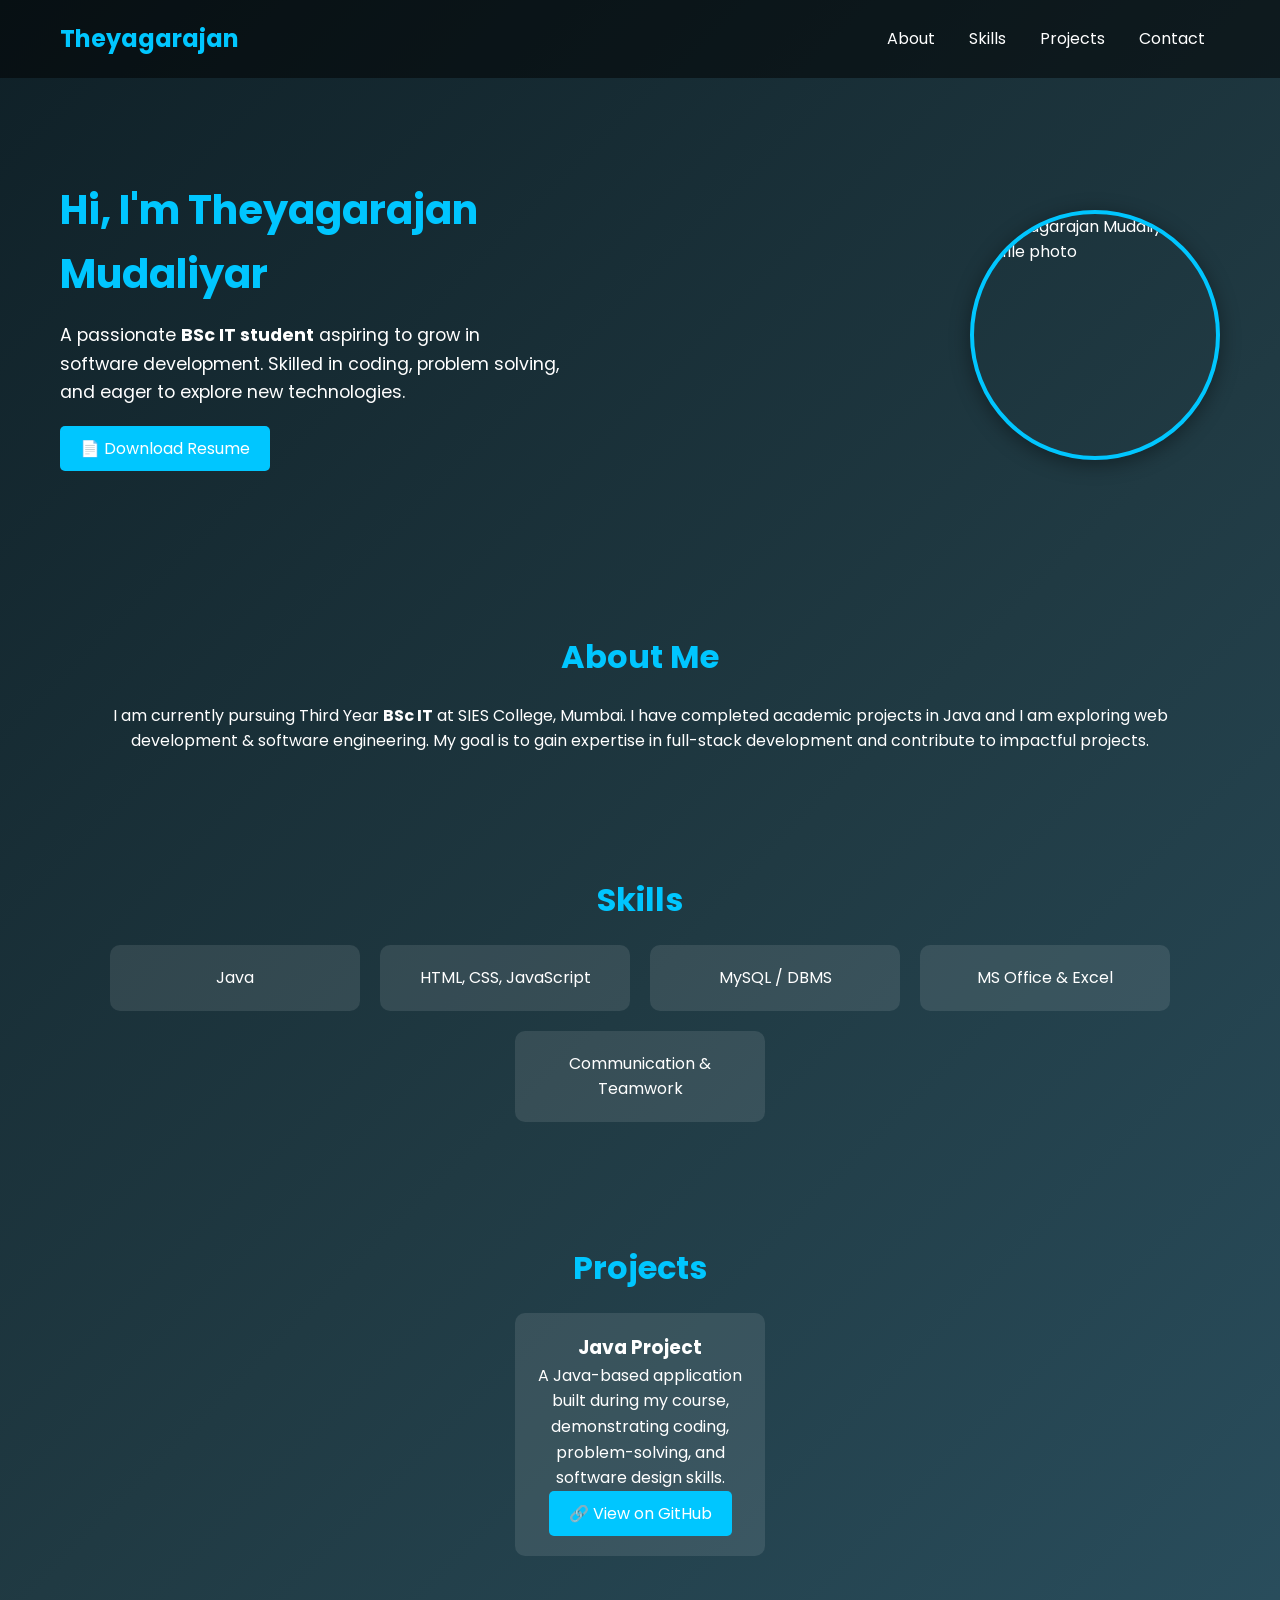
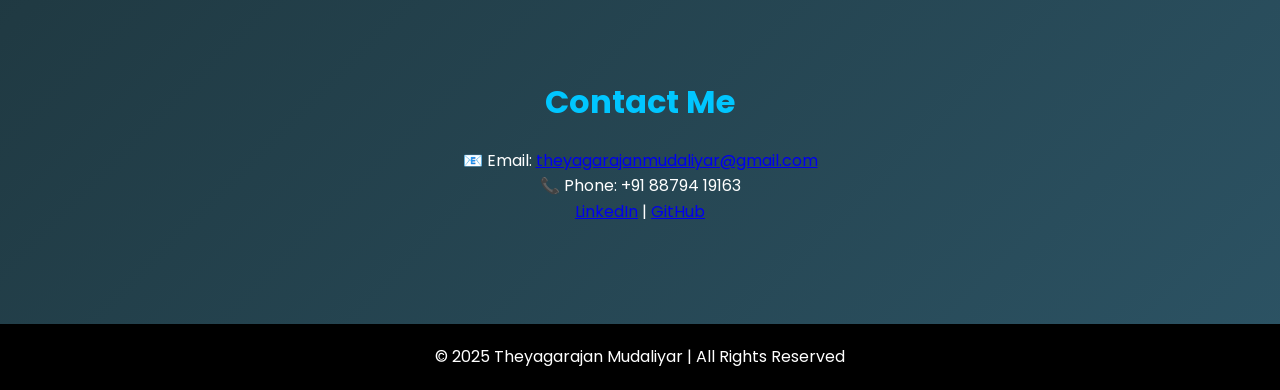
==== index.html @ 5e5942d5 "Add files via upload" ====
<!DOCTYPE html>
<html lang="en">
<head>
  <meta charset="UTF-8" />
  <meta name="viewport" content="width=device-width, initial-scale=1.0" />
  <title>Theyagarajan Mudaliyar | Portfolio</title>

  <!-- Canonical URL -->
  <link rel="canonical" href="https://rajan03-rk.github.io/portfolio/">

  <!-- SEO Meta Tags -->
  <meta name="description" content="Theyagarajan Mudaliyar — BSc IT student and aspiring full-stack developer. Explore my Java and web development projects, skills, and resume.">
  <meta name="keywords" content="Theyagarajan Mudaliyar, Portfolio, BSc IT, Java, Web Developer, Projects, Resume, SIES College, Mumbai">

  <!-- Open Graph (Facebook, LinkedIn) -->
  <meta property="og:type" content="website">
  <meta property="og:title" content="Theyagarajan Mudaliyar | Portfolio">
  <meta property="og:description" content="Explore my Java, web development projects, and resume. BSc IT student from SIES College.">
  <meta property="og:image" content="https://rajan03-rk.github.io/portfolio/images/Rajan.jpeg">
  <meta property="og:url" content="https://rajan03-rk.github.io/portfolio/">

  <!-- Twitter Card -->
  <meta name="twitter:card" content="summary_large_image">
  <meta name="twitter:title" content="Theyagarajan Mudaliyar | Portfolio">
  <meta name="twitter:description" content="BSc IT student showcasing Java and web projects. Download my resume and visit my GitHub.">
  <meta name="twitter:image" content="https://rajan03-rk.github.io/portfolio/images/Rajan.jpeg">

  <link rel="icon" href="favicon.ico">

  <!-- Fonts -->
  <link href="https://fonts.googleapis.com/css2?family=Poppins:wght@300;500;700&display=swap" rel="stylesheet">

  <!-- JSON-LD Schema (Person) -->
  <script type="application/ld+json">
  {
    "@context": "https://schema.org",
    "@type": "Person",
    "name": "Theyagarajan Mudaliyar",
    "url": "https://rajan03-rk.github.io/portfolio/",
    "image": "https://rajan03-rk.github.io/portfolio/images/Rajan.jpeg",
    "jobTitle": "BSc IT Student",
    "worksFor": {
      "@type": "Organization",
      "name": "SIES College, Mumbai"
    },
    "sameAs": [
      "https://www.linkedin.com/in/theyagarajan-mudaliar-007112218",
      "https://github.com/Rajan03-rk"
    ]
  }
  </script>

  <style>
    /* General Reset */
    * {
      margin: 0;
      padding: 0;
      box-sizing: border-box;
      font-family: 'Poppins', sans-serif;
    }

    body {
      background: linear-gradient(135deg, #0f2027, #203a43, #2c5364);
      color: #fff;
      line-height: 1.6;
      scroll-behavior: smooth;
    }

    header {
      display: flex;
      justify-content: space-between;
      align-items: center;
      padding: 20px 60px;
      background: rgba(0, 0, 0, 0.5);
      position: sticky;
      top: 0;
      z-index: 1000;
    }

    header h1 {
      font-size: 1.5rem;
      color: #00c6ff;
    }

    nav a {
      margin: 0 15px;
      text-decoration: none;
      color: #fff;
      transition: 0.3s;
    }

    nav a:hover {
      color: #00c6ff;
    }

    .hero {
      display: flex;
      justify-content: space-between;
      align-items: center;
      flex-wrap: wrap;
      padding: 100px 60px;
      text-align: left;
    }

    .hero-text {
      max-width: 500px;
    }

    .hero-text h2 {
      font-size: 2.5rem;
      margin-bottom: 15px;
    }

    .hero-text h2 span {
      color: #00c6ff;
    }

    .hero-text p {
      margin-bottom: 20px;
      font-size: 1.1rem;
    }

    .btn {
      display: inline-block;
      padding: 10px 20px;
      background: #00c6ff;
      color: #fff;
      border-radius: 5px;
      text-decoration: none;
      transition: 0.3s;
    }

    .btn:hover {
      background: #0072ff;
    }

    .hero img {
      width: 250px;
      height: 250px;
      object-fit: cover;
      border-radius: 50%;
      border: 4px solid #00c6ff;
      box-shadow: 0 4px 20px rgba(0, 0, 0, 0.4);
      margin-top: 20px;
    }

    section {
      padding: 60px;
      text-align: center;
    }

    section h2 {
      font-size: 2rem;
      margin-bottom: 20px;
      color: #00c6ff;
    }

    .skills, .projects {
      display: flex;
      justify-content: center;
      flex-wrap: wrap;
      gap: 20px;
    }

    .card {
      background: rgba(255, 255, 255, 0.1);
      padding: 20px;
      border-radius: 10px;
      width: 250px;
      transition: transform 0.3s;
    }

    .card:hover {
      transform: translateY(-10px);
      background: rgba(0, 198, 255, 0.2);
    }

    footer {
      background: #000;
      padding: 20px;
      text-align: center;
      margin-top: 40px;
    }

    footer a {
      color: #00c6ff;
      margin: 0 10px;
      text-decoration: none;
    }

    /* Mobile */
    @media (max-width: 768px) {
      .hero {
        flex-direction: column;
        text-align: center;
      }
      .hero-text {
        max-width: 100%;
      }
    }
  </style>
</head>
<body>
  <!-- Header -->
  <header>
    <h1>Theyagarajan</h1>
    <nav>
      <a href="#about">About</a>
      <a href="#skills">Skills</a>
      <a href="#projects">Projects</a>
      <a href="#contact">Contact</a>
    </nav>
  </header>

  <!-- Hero Section -->
  <section class="hero" id="home">
    <div class="hero-text">
      <h2>Hi, I'm <span>Theyagarajan Mudaliyar</span></h2>
      <p>A passionate <b>BSc IT student</b> aspiring to grow in software development.  
         Skilled in coding, problem solving, and eager to explore new technologies.</p>
      <a href="Theyagarajan-Murugeshan-Resume.pdf" download class="btn">📄 Download Resume</a>
    </div>
    <img src="images/Rajan.jpeg" alt="Theyagarajan Mudaliyar profile photo">
  </section>

  <!-- About Section -->
  <section id="about">
    <h2>About Me</h2>
    <p>I am currently pursuing Third Year <b>BSc IT</b> at SIES College, Mumbai.  
       I have completed academic projects in Java and I am exploring web development & software engineering.  
       My goal is to gain expertise in full-stack development and contribute to impactful projects.</p>
  </section>

  <!-- Skills Section -->
  <section id="skills">
    <h2>Skills</h2>
    <div class="skills">
      <div class="card">Java</div>
      <div class="card">HTML, CSS, JavaScript</div>
      <div class="card">MySQL / DBMS</div>
      <div class="card">MS Office & Excel</div>
      <div class="card">Communication & Teamwork</div>
    </div>
  </section>

  <!-- Projects Section -->
  <section id="projects">
    <h2>Projects</h2>
    <div class="projects">
      <div class="card">
        <h3>Java Project</h3>
        <p>A Java-based application built during my course, demonstrating coding, problem-solving, and software design skills.</p>
        <a href="https://github.com/Rajan03-rk/Bank-Management-System.git" target="_blank" class="btn">🔗 View on GitHub</a>
      </div>
    </div>
  </section>

  <!-- Contact Section -->
  <section id="contact">
    <h2>Contact Me</h2>
    <p>📧 Email: <a href="mailto:theyagarajanmudaliyar@gmail.com">theyagarajanmudaliyar@gmail.com</a></p>
    <p>📞 Phone: +91 88794 19163</p>
    <p>
      <a href="https://www.linkedin.com/in/theyagarajan-mudaliar-007112218" target="_blank">LinkedIn</a> |
      <a href="https://github.com/Rajan03-rk" target="_blank">GitHub</a>
    </p>
  </section>

  <!-- Footer -->
  <footer>
    <p>© 2025 Theyagarajan Mudaliyar | All Rights Reserved</p>
  </footer>
</body>
</html>
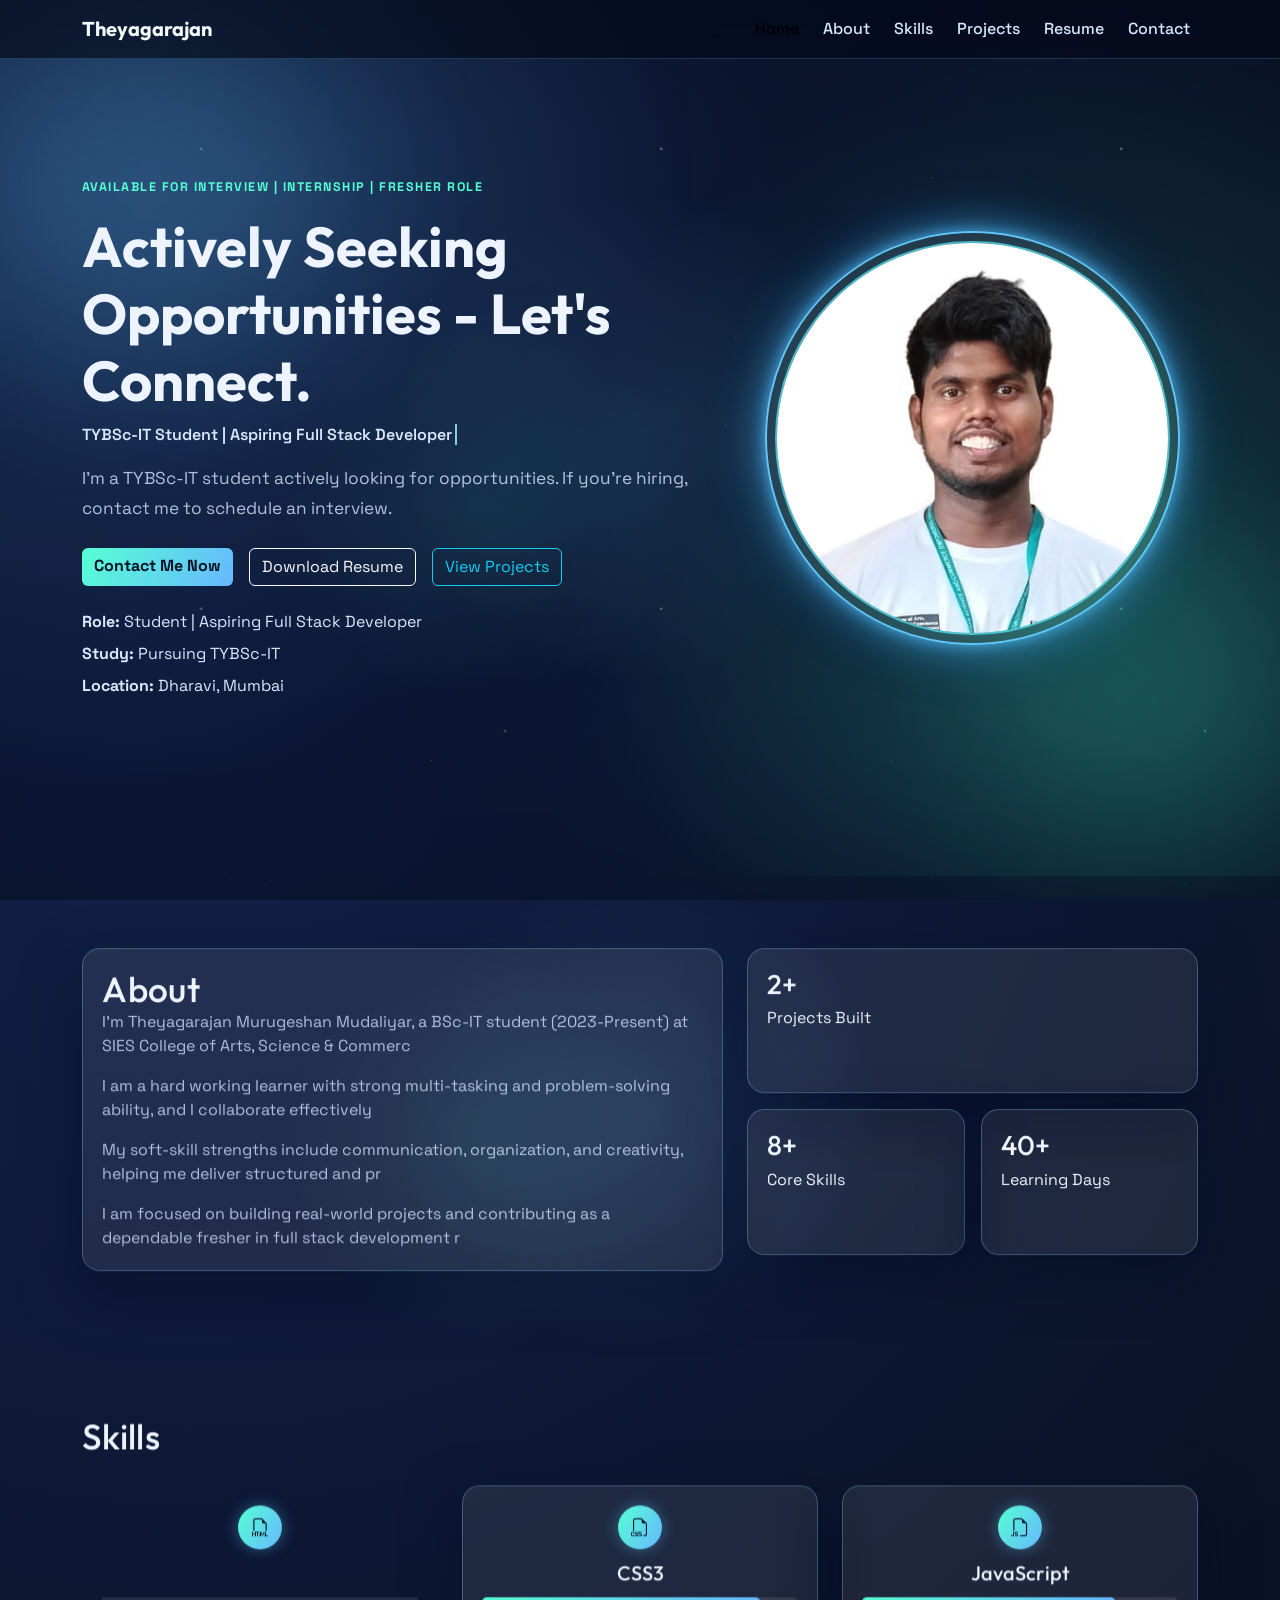
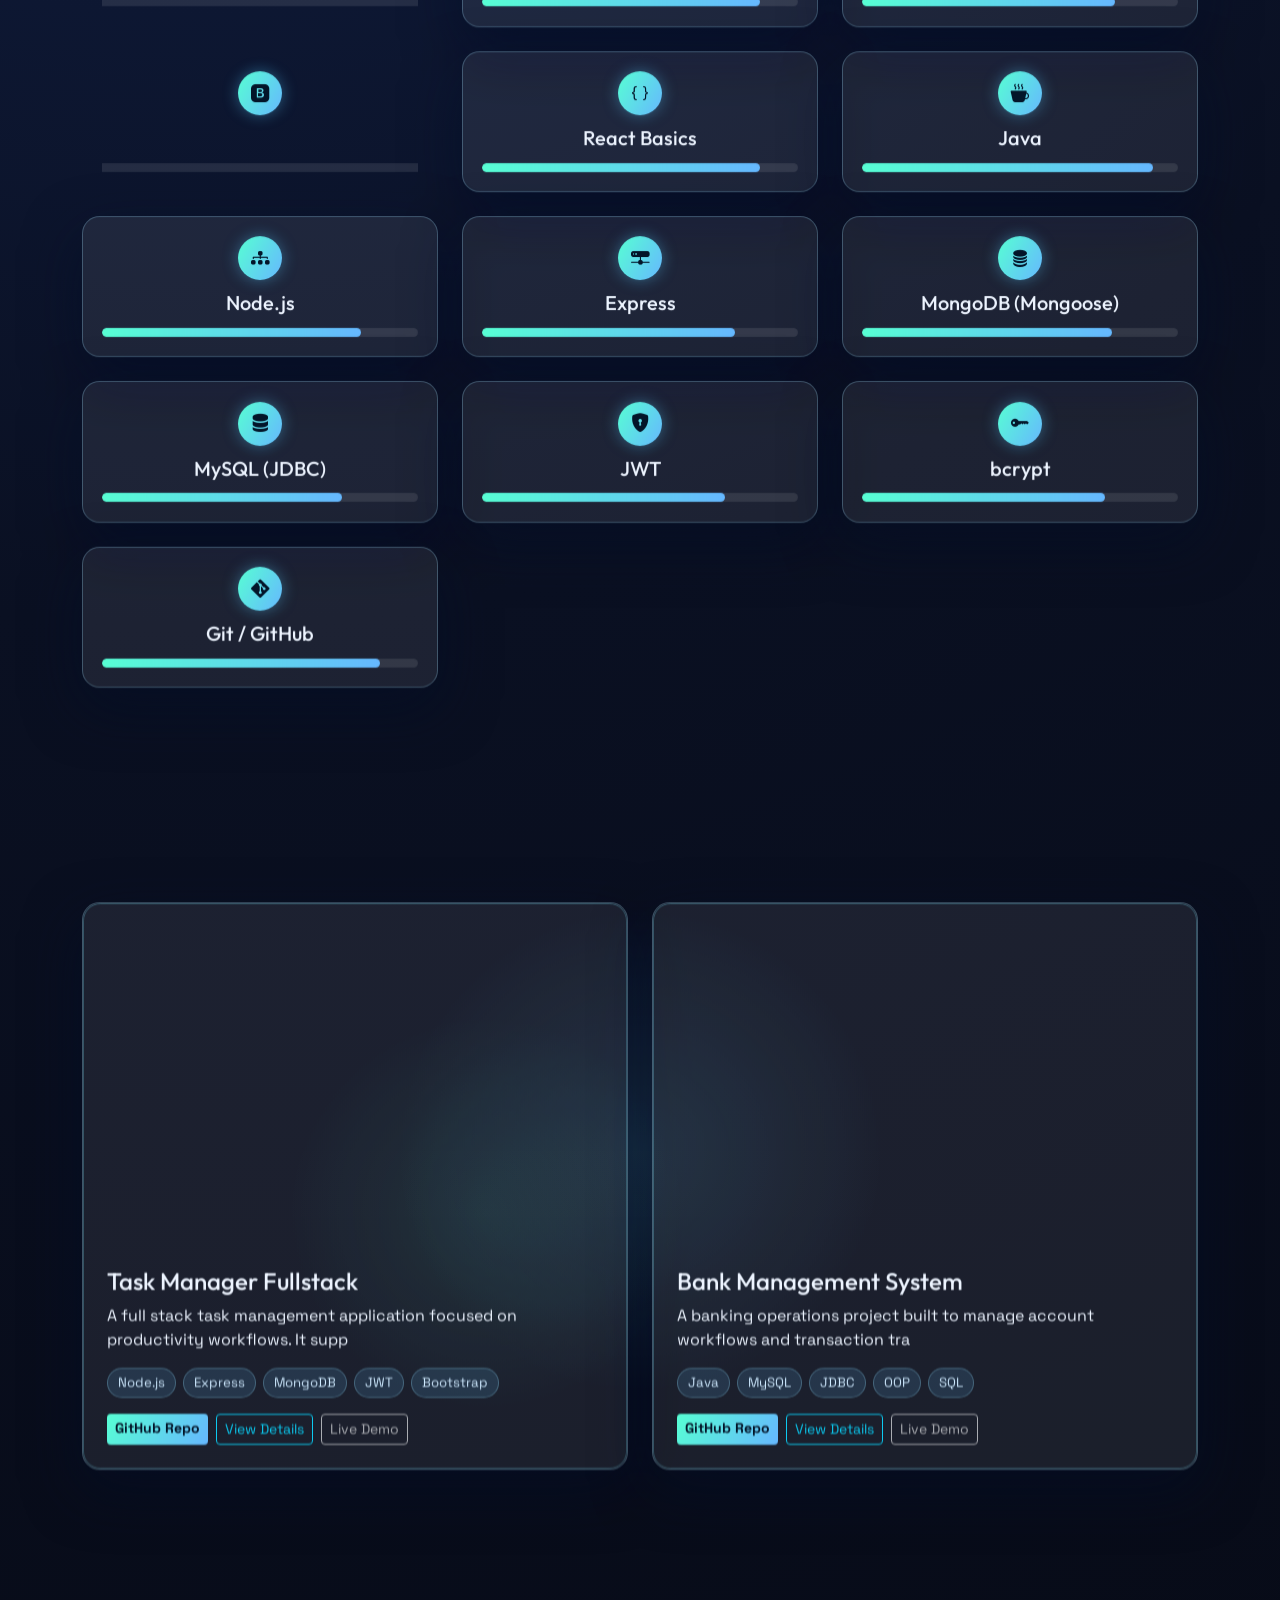
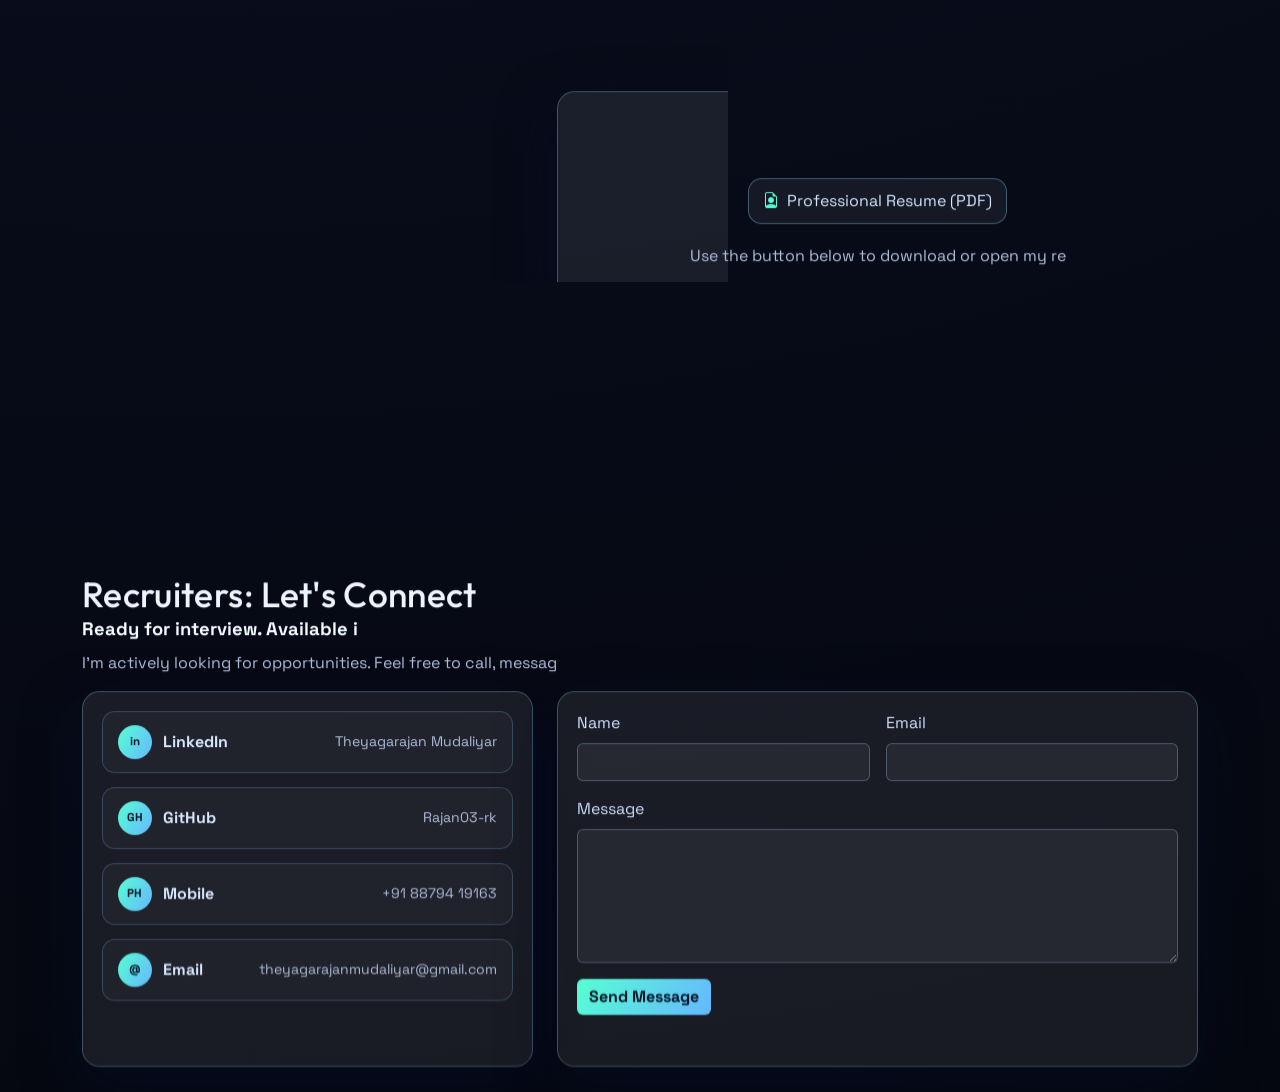
==== commit 6db2fa17: "Add files via upload" ====
--- a/index.html
+++ b/index.html
@@ -1,274 +1,383 @@
-<!DOCTYPE html>
-<html lang="en">
-<head>
-  <meta charset="UTF-8" />
-  <meta name="viewport" content="width=device-width, initial-scale=1.0" />
-  <title>Theyagarajan Mudaliyar | Portfolio</title>
-
-  <!-- Canonical URL -->
-  <link rel="canonical" href="https://rajan03-rk.github.io/portfolio/">
-
-  <!-- SEO Meta Tags -->
-  <meta name="description" content="Theyagarajan Mudaliyar — BSc IT student and aspiring full-stack developer. Explore my Java and web development projects, skills, and resume.">
-  <meta name="keywords" content="Theyagarajan Mudaliyar, Portfolio, BSc IT, Java, Web Developer, Projects, Resume, SIES College, Mumbai">
-
-  <!-- Open Graph (Facebook, LinkedIn) -->
-  <meta property="og:type" content="website">
-  <meta property="og:title" content="Theyagarajan Mudaliyar | Portfolio">
-  <meta property="og:description" content="Explore my Java, web development projects, and resume. BSc IT student from SIES College.">
-  <meta property="og:image" content="https://rajan03-rk.github.io/portfolio/images/Rajan.jpeg">
-  <meta property="og:url" content="https://rajan03-rk.github.io/portfolio/">
-
-  <!-- Twitter Card -->
-  <meta name="twitter:card" content="summary_large_image">
-  <meta name="twitter:title" content="Theyagarajan Mudaliyar | Portfolio">
-  <meta name="twitter:description" content="BSc IT student showcasing Java and web projects. Download my resume and visit my GitHub.">
-  <meta name="twitter:image" content="https://rajan03-rk.github.io/portfolio/images/Rajan.jpeg">
-
-  <link rel="icon" href="favicon.ico">
-
-  <!-- Fonts -->
-  <link href="https://fonts.googleapis.com/css2?family=Poppins:wght@300;500;700&display=swap" rel="stylesheet">
-
-  <!-- JSON-LD Schema (Person) -->
-  <script type="application/ld+json">
-  {
-    "@context": "https://schema.org",
-    "@type": "Person",
-    "name": "Theyagarajan Mudaliyar",
-    "url": "https://rajan03-rk.github.io/portfolio/",
-    "image": "https://rajan03-rk.github.io/portfolio/images/Rajan.jpeg",
-    "jobTitle": "BSc IT Student",
-    "worksFor": {
-      "@type": "Organization",
-      "name": "SIES College, Mumbai"
-    },
-    "sameAs": [
-      "https://www.linkedin.com/in/theyagarajan-mudaliar-007112218",
-      "https://github.com/Rajan03-rk"
-    ]
-  }
-  </script>
-
-  <style>
-    /* General Reset */
-    * {
-      margin: 0;
-      padding: 0;
-      box-sizing: border-box;
-      font-family: 'Poppins', sans-serif;
-    }
-
-    body {
-      background: linear-gradient(135deg, #0f2027, #203a43, #2c5364);
-      color: #fff;
-      line-height: 1.6;
-      scroll-behavior: smooth;
-    }
-
-    header {
-      display: flex;
-      justify-content: space-between;
-      align-items: center;
-      padding: 20px 60px;
-      background: rgba(0, 0, 0, 0.5);
-      position: sticky;
-      top: 0;
-      z-index: 1000;
-    }
-
-    header h1 {
-      font-size: 1.5rem;
-      color: #00c6ff;
-    }
-
-    nav a {
-      margin: 0 15px;
-      text-decoration: none;
-      color: #fff;
-      transition: 0.3s;
-    }
-
-    nav a:hover {
-      color: #00c6ff;
-    }
-
-    .hero {
-      display: flex;
-      justify-content: space-between;
-      align-items: center;
-      flex-wrap: wrap;
-      padding: 100px 60px;
-      text-align: left;
-    }
-
-    .hero-text {
-      max-width: 500px;
-    }
-
-    .hero-text h2 {
-      font-size: 2.5rem;
-      margin-bottom: 15px;
-    }
-
-    .hero-text h2 span {
-      color: #00c6ff;
-    }
-
-    .hero-text p {
-      margin-bottom: 20px;
-      font-size: 1.1rem;
-    }
-
-    .btn {
-      display: inline-block;
-      padding: 10px 20px;
-      background: #00c6ff;
-      color: #fff;
-      border-radius: 5px;
-      text-decoration: none;
-      transition: 0.3s;
-    }
-
-    .btn:hover {
-      background: #0072ff;
-    }
-
-    .hero img {
-      width: 250px;
-      height: 250px;
-      object-fit: cover;
-      border-radius: 50%;
-      border: 4px solid #00c6ff;
-      box-shadow: 0 4px 20px rgba(0, 0, 0, 0.4);
-      margin-top: 20px;
-    }
-
-    section {
-      padding: 60px;
-      text-align: center;
-    }
-
-    section h2 {
-      font-size: 2rem;
-      margin-bottom: 20px;
-      color: #00c6ff;
-    }
-
-    .skills, .projects {
-      display: flex;
-      justify-content: center;
-      flex-wrap: wrap;
-      gap: 20px;
-    }
-
-    .card {
-      background: rgba(255, 255, 255, 0.1);
-      padding: 20px;
-      border-radius: 10px;
-      width: 250px;
-      transition: transform 0.3s;
-    }
-
-    .card:hover {
-      transform: translateY(-10px);
-      background: rgba(0, 198, 255, 0.2);
-    }
-
-    footer {
-      background: #000;
-      padding: 20px;
-      text-align: center;
-      margin-top: 40px;
-    }
-
-    footer a {
-      color: #00c6ff;
-      margin: 0 10px;
-      text-decoration: none;
-    }
-
-    /* Mobile */
-    @media (max-width: 768px) {
-      .hero {
-        flex-direction: column;
-        text-align: center;
-      }
-      .hero-text {
-        max-width: 100%;
-      }
-    }
-  </style>
-</head>
-<body>
-  <!-- Header -->
-  <header>
-    <h1>Theyagarajan</h1>
-    <nav>
-      <a href="#about">About</a>
-      <a href="#skills">Skills</a>
-      <a href="#projects">Projects</a>
-      <a href="#contact">Contact</a>
-    </nav>
-  </header>
-
-  <!-- Hero Section -->
-  <section class="hero" id="home">
-    <div class="hero-text">
-      <h2>Hi, I'm <span>Theyagarajan Mudaliyar</span></h2>
-      <p>A passionate <b>BSc IT student</b> aspiring to grow in software development.  
-         Skilled in coding, problem solving, and eager to explore new technologies.</p>
-      <a href="Theyagarajan-Murugeshan-Resume.pdf" download class="btn">📄 Download Resume</a>
-    </div>
-    <img src="images/Rajan.jpeg" alt="Theyagarajan Mudaliyar profile photo">
-  </section>
-
-  <!-- About Section -->
-  <section id="about">
-    <h2>About Me</h2>
-    <p>I am currently pursuing Third Year <b>BSc IT</b> at SIES College, Mumbai.  
-       I have completed academic projects in Java and I am exploring web development & software engineering.  
-       My goal is to gain expertise in full-stack development and contribute to impactful projects.</p>
-  </section>
-
-  <!-- Skills Section -->
-  <section id="skills">
-    <h2>Skills</h2>
-    <div class="skills">
-      <div class="card">Java</div>
-      <div class="card">HTML, CSS, JavaScript</div>
-      <div class="card">MySQL / DBMS</div>
-      <div class="card">MS Office & Excel</div>
-      <div class="card">Communication & Teamwork</div>
-    </div>
-  </section>
-
-  <!-- Projects Section -->
-  <section id="projects">
-    <h2>Projects</h2>
-    <div class="projects">
-      <div class="card">
-        <h3>Java Project</h3>
-        <p>A Java-based application built during my course, demonstrating coding, problem-solving, and software design skills.</p>
-        <a href="https://github.com/Rajan03-rk/Bank-Management-System.git" target="_blank" class="btn">🔗 View on GitHub</a>
-      </div>
-    </div>
-  </section>
-
-  <!-- Contact Section -->
-  <section id="contact">
-    <h2>Contact Me</h2>
-    <p>📧 Email: <a href="mailto:theyagarajanmudaliyar@gmail.com">theyagarajanmudaliyar@gmail.com</a></p>
-    <p>📞 Phone: +91 88794 19163</p>
-    <p>
-      <a href="https://www.linkedin.com/in/theyagarajan-mudaliar-007112218" target="_blank">LinkedIn</a> |
-      <a href="https://github.com/Rajan03-rk" target="_blank">GitHub</a>
-    </p>
-  </section>
-
-  <!-- Footer -->
-  <footer>
-    <p>© 2025 Theyagarajan Mudaliyar | All Rights Reserved</p>
-  </footer>
-</body>
-</html>
+﻿<!DOCTYPE html>
+<html lang="en">
+<head>
+  <meta charset="UTF-8" />
+  <meta name="viewport" content="width=device-width, initial-scale=1.0" />
+  <title>Theyagarajan | Portfolio</title>
+  <meta name="description" content="Theyagarajan Murugeshan Mudaliyar | Student | Aspiring Full Stack Developer | TYBSc-IT" />
+  <link rel="preconnect" href="https://fonts.googleapis.com">
+  <link rel="preconnect" href="https://fonts.gstatic.com" crossorigin>
+  <link href="https://fonts.googleapis.com/css2?family=Space+Grotesk:wght@400;500;700&family=Outfit:wght@500;700&display=swap" rel="stylesheet">
+  <link href="https://cdn.jsdelivr.net/npm/bootstrap@5.3.3/dist/css/bootstrap.min.css" rel="stylesheet" integrity="sha384-QWTKZyjpPEjISv5WaRU9OFeRpok6YctnYmDr5pNlyT2bRjXh0JMhjY6hW+ALEwIH" crossorigin="anonymous">
+  <link rel="stylesheet" href="https://cdn.jsdelivr.net/npm/bootstrap-icons@1.11.3/font/bootstrap-icons.min.css">
+  <link rel="stylesheet" href="css/style.css" />
+</head>
+<body class="preload">
+  <div id="webgl-root" aria-hidden="true"></div>
+  <div id="progressBar" class="scroll-progress" aria-hidden="true"></div>
+
+  <div class="space-bg" aria-hidden="true">
+    <div class="stars stars-a"></div>
+    <div class="stars stars-b"></div>
+    <div class="blob blob-a"></div>
+    <div class="blob blob-b"></div>
+  </div>
+
+  <nav class="navbar navbar-expand-lg fixed-top glass-nav">
+    <div class="container">
+      <a class="navbar-brand" href="#home">Theyagarajan</a>
+      <button class="navbar-toggler" type="button" data-bs-toggle="collapse" data-bs-target="#mainNav" aria-controls="mainNav" aria-expanded="false" aria-label="Toggle navigation">
+        <span class="navbar-toggler-icon"></span>
+      </button>
+      <div class="collapse navbar-collapse" id="mainNav">
+        <ul class="navbar-nav ms-auto gap-lg-2">
+          <li class="nav-item"><a class="nav-link" href="#home">Home</a></li>
+          <li class="nav-item"><a class="nav-link" href="#about">About</a></li>
+          <li class="nav-item"><a class="nav-link" href="#skills">Skills</a></li>
+          <li class="nav-item"><a class="nav-link" href="#projects">Projects</a></li>
+          <li class="nav-item"><a class="nav-link" href="#resume">Resume</a></li>
+          <li class="nav-item"><a class="nav-link" href="#contact">Contact</a></li>
+        </ul>
+      </div>
+    </div>
+  </nav>
+
+  <header id="home" class="hero section-depth" data-depth="0.14">
+    <div class="hero-particles" aria-hidden="true">
+      <span></span><span></span><span></span><span></span><span></span><span></span>
+    </div>
+    <div class="container">
+      <div class="row align-items-center min-vh-100 g-4 py-5">
+        <div class="col-lg-7 reveal-up">
+          <p class="eyebrow mb-3">AVAILABLE FOR INTERVIEW | INTERNSHIP | FRESHER ROLE</p>
+          <h1 class="display-4 fw-bold">Actively Seeking Opportunities - Let&apos;s Connect.</h1>
+          <p class="typing-line mt-2 mb-3"><span id="typedRole" aria-live="polite"></span></p>
+          <p class="hero-text mt-3 mb-4">I&apos;m a TYBSc-IT student actively looking for opportunities. If you&apos;re hiring, contact me to schedule an interview.</p>
+          <div class="d-flex flex-wrap gap-3">
+            <a class="btn btn-neon" href="#contact">Contact Me Now</a>
+            <a class="btn btn-outline-light" href="assets/resume.pdf" download>Download Resume</a>
+            <a class="btn btn-outline-info" href="#projects">View Projects</a>
+          </div>
+          <div class="identity-grid mt-4">
+            <span><strong>Role:</strong> Student | Aspiring Full Stack Developer</span>
+            <span><strong>Study:</strong> Pursuing TYBSc-IT</span>
+            <span><strong>Location:</strong> Dharavi, Mumbai</span>
+          </div>
+        </div>
+        <div class="col-lg-5 reveal-up" data-delay="120">
+          <div class="hero-image-card tilt-card levitate">
+            <img src="assets/profile.png" alt="Theyagarajan profile" class="img-fluid profile-img" />
+          </div>
+        </div>
+      </div>
+    </div>
+  </header>
+
+  <section id="about" class="py-5 section-depth" data-depth="0.22">
+    <div class="container py-4">
+      <div class="row g-4 align-items-stretch">
+        <div class="col-lg-7 reveal-up">
+          <div class="glass-card h-100 tilt-card">
+            <h2 class="section-title">About</h2>
+            <p>I&apos;m Theyagarajan Murugeshan Mudaliyar, a BSc-IT student (2023-Present) at SIES College of Arts, Science &amp; Commerce, Sion (W), Mumbai.</p>
+            <p>I am a hard working learner with strong multi-tasking and problem-solving ability, and I collaborate effectively in team environments.</p>
+            <p>My soft-skill strengths include communication, organization, and creativity, helping me deliver structured and practical solutions.</p>
+            <p class="mb-0">I am focused on building real-world projects and contributing as a dependable fresher in full stack development roles.</p>
+          </div>
+        </div>
+        <div class="col-lg-5 reveal-up" data-delay="100">
+          <div class="row g-3 h-100">
+            <div class="col-12">
+              <div class="stat-card tilt-card h-100">
+                <h3 class="counter" data-target="2" data-suffix="+">0</h3>
+                <p class="mb-0">Projects Built</p>
+              </div>
+            </div>
+            <div class="col-6">
+              <div class="stat-card tilt-card h-100">
+                <h3 class="counter" data-target="13" data-suffix="+">0</h3>
+                <p class="mb-0">Core Skills</p>
+              </div>
+            </div>
+            <div class="col-6">
+              <div class="stat-card tilt-card h-100">
+                <h3 class="counter" data-target="365" data-suffix="+">0</h3>
+                <p class="mb-0">Learning Days</p>
+              </div>
+            </div>
+          </div>
+        </div>
+      </div>
+    </div>
+  </section>
+
+  <section id="skills" class="py-5 section-depth" data-depth="0.3">
+    <div class="container py-4">
+      <div class="reveal-up">
+        <h2 class="section-title">Skills</h2>
+      </div>
+      <div class="row g-4 mt-1">
+        <div class="col-md-6 col-lg-4 reveal-up">
+          <div class="glass-card skill-card tilt-card h-100">
+            <i class="bi bi-filetype-html skill-icon" aria-hidden="true"></i>
+            <h3 class="h5">HTML5</h3>
+            <div class="skill-meter"><span style="--w: 90%"></span></div>
+          </div>
+        </div>
+        <div class="col-md-6 col-lg-4 reveal-up" data-delay="60">
+          <div class="glass-card skill-card tilt-card h-100">
+            <i class="bi bi-filetype-css skill-icon" aria-hidden="true"></i>
+            <h3 class="h5">CSS3</h3>
+            <div class="skill-meter"><span style="--w: 88%"></span></div>
+          </div>
+        </div>
+        <div class="col-md-6 col-lg-4 reveal-up" data-delay="120">
+          <div class="glass-card skill-card tilt-card h-100">
+            <i class="bi bi-filetype-js skill-icon" aria-hidden="true"></i>
+            <h3 class="h5">JavaScript</h3>
+            <div class="skill-meter"><span style="--w: 80%"></span></div>
+          </div>
+        </div>
+        <div class="col-md-6 col-lg-4 reveal-up" data-delay="150">
+          <div class="glass-card skill-card tilt-card h-100">
+            <i class="bi bi-bootstrap-fill skill-icon" aria-hidden="true"></i>
+            <h3 class="h5">Bootstrap 5</h3>
+            <div class="skill-meter"><span style="--w: 78%"></span></div>
+          </div>
+        </div>
+        <div class="col-md-6 col-lg-4 reveal-up" data-delay="210">
+          <div class="glass-card skill-card tilt-card h-100">
+            <i class="bi bi-braces skill-icon" aria-hidden="true"></i>
+            <h3 class="h5">React Basics</h3>
+            <div class="skill-meter"><span style="--w: 88%"></span></div>
+          </div>
+        </div>
+        <div class="col-md-6 col-lg-4 reveal-up" data-delay="260">
+          <div class="glass-card skill-card tilt-card h-100">
+            <i class="bi bi-cup-hot-fill skill-icon" aria-hidden="true"></i>
+            <h3 class="h5">Java</h3>
+            <div class="skill-meter"><span style="--w: 92%"></span></div>
+          </div>
+        </div>
+        <div class="col-md-6 col-lg-4 reveal-up" data-delay="300">
+          <div class="glass-card skill-card tilt-card h-100">
+            <i class="bi bi-diagram-3-fill skill-icon" aria-hidden="true"></i>
+            <h3 class="h5">Node.js</h3>
+            <div class="skill-meter"><span style="--w: 82%"></span></div>
+          </div>
+        </div>
+        <div class="col-md-6 col-lg-4 reveal-up" data-delay="340">
+          <div class="glass-card skill-card tilt-card h-100">
+            <i class="bi bi-hdd-network-fill skill-icon" aria-hidden="true"></i>
+            <h3 class="h5">Express</h3>
+            <div class="skill-meter"><span style="--w: 80%"></span></div>
+          </div>
+        </div>
+        <div class="col-md-6 col-lg-4 reveal-up" data-delay="380">
+          <div class="glass-card skill-card tilt-card h-100">
+            <i class="bi bi-database-fill skill-icon" aria-hidden="true"></i>
+            <h3 class="h5">MongoDB (Mongoose)</h3>
+            <div class="skill-meter"><span style="--w: 79%"></span></div>
+          </div>
+        </div>
+        <div class="col-md-6 col-lg-4 reveal-up" data-delay="420">
+          <div class="glass-card skill-card tilt-card h-100">
+            <i class="bi bi-server skill-icon" aria-hidden="true"></i>
+            <h3 class="h5">MySQL (JDBC)</h3>
+            <div class="skill-meter"><span style="--w: 76%"></span></div>
+          </div>
+        </div>
+        <div class="col-md-6 col-lg-4 reveal-up" data-delay="460">
+          <div class="glass-card skill-card tilt-card h-100">
+            <i class="bi bi-shield-lock-fill skill-icon" aria-hidden="true"></i>
+            <h3 class="h5">JWT</h3>
+            <div class="skill-meter"><span style="--w: 77%"></span></div>
+          </div>
+        </div>
+        <div class="col-md-6 col-lg-4 reveal-up" data-delay="500">
+          <div class="glass-card skill-card tilt-card h-100">
+            <i class="bi bi-key-fill skill-icon" aria-hidden="true"></i>
+            <h3 class="h5">bcrypt</h3>
+            <div class="skill-meter"><span style="--w: 77%"></span></div>
+          </div>
+        </div>
+        <div class="col-md-6 col-lg-4 reveal-up" data-delay="540">
+          <div class="glass-card skill-card tilt-card h-100">
+            <i class="bi bi-git skill-icon" aria-hidden="true"></i>
+            <h3 class="h5">Git / GitHub</h3>
+            <div class="skill-meter"><span style="--w: 88%"></span></div>
+          </div>
+        </div>
+      </div>
+    </div>
+  </section>
+
+  <section id="projects" class="py-5 section-depth" data-depth="0.36">
+    <div class="container py-4">
+      <div class="reveal-up">
+        <h2 class="section-title">Projects</h2>
+      </div>
+      <div class="row g-4 mt-1">
+        <div class="col-lg-6 reveal-up">
+          <article class="project-card tilt-card h-100">
+            <img src="assets/taskmanager.png" alt="Task Manager Fullstack screenshot" class="project-image" data-bs-toggle="modal" data-bs-target="#projectModal" data-full="assets/taskmanager.png" data-title="Task Manager Fullstack" role="button" />
+            <div class="p-4">
+              <h3 class="h4">Task Manager Fullstack</h3>
+              <p>A full stack task management application focused on productivity workflows. It supports user authentication, secure task operations, and clean dashboard interaction. The project follows modular backend structure and practical API design for scalable usage.</p>
+              <div class="chips mb-3">
+                <span>Node.js</span><span>Express</span><span>MongoDB</span><span>JWT</span><span>Bootstrap</span>
+              </div>
+              <div class="d-flex gap-2 flex-wrap">
+                <a href="https://github.com/Rajan03-rk/task_manager_fullstack.git" target="_blank" rel="noopener noreferrer" class="btn btn-neon btn-sm">GitHub Repo</a>
+                <button type="button" class="btn btn-outline-info btn-sm view-details-btn" data-bs-toggle="modal" data-bs-target="#detailsModal" data-project="Task Manager Fullstack">View Details</button>
+                <button type="button" class="btn btn-outline-light btn-sm" disabled>Live Demo</button>
+              </div>
+            </div>
+          </article>
+        </div>
+        <div class="col-lg-6 reveal-up" data-delay="120">
+          <article class="project-card tilt-card h-100">
+            <img src="assets/bank.png" alt="Bank Management System screenshot" class="project-image" data-bs-toggle="modal" data-bs-target="#projectModal" data-full="assets/bank.png" data-title="Bank Management System" role="button" />
+            <div class="p-4">
+              <h3 class="h4">Bank Management System</h3>
+              <p>A banking operations project built to manage account workflows and transaction tracking. It uses structured database interactions and core Java-based logic to maintain reliable records. The system emphasizes validation, accuracy, and maintainable service flow.</p>
+              <div class="chips mb-3">
+                <span>Java</span><span>MySQL</span><span>JDBC</span><span>OOP</span><span>SQL</span>
+              </div>
+              <div class="d-flex gap-2 flex-wrap">
+                <a href="https://github.com/Rajan03-rk/Bank-Management-System.git" target="_blank" rel="noopener noreferrer" class="btn btn-neon btn-sm">GitHub Repo</a>
+                <button type="button" class="btn btn-outline-info btn-sm view-details-btn" data-bs-toggle="modal" data-bs-target="#detailsModal" data-project="Bank Management System">View Details</button>
+                <button type="button" class="btn btn-outline-light btn-sm" disabled>Live Demo</button>
+              </div>
+            </div>
+          </article>
+        </div>
+      </div>
+    </div>
+  </section>
+
+  <section id="resume" class="py-5 section-depth" data-depth="0.24">
+    <div class="container py-4">
+      <div class="row g-4 align-items-center">
+        <div class="col-lg-5 reveal-up">
+          <div class="glass-card tilt-card resume-profile-card h-100">
+            <img src="assets/images/Rajan.jpeg" alt="Rajan profile photo" class="img-fluid resume-profile-img">
+          </div>
+        </div>
+        <div class="col-lg-7 reveal-up" data-delay="80">
+          <div class="glass-card tilt-card text-center resume-box-card">
+            <h2 class="section-title">Resume</h2>
+            <div class="resume-badge mt-3 mb-3">
+              <i class="bi bi-file-earmark-person"></i>
+              <span>Professional Resume (PDF)</span>
+            </div>
+            <p class="mt-1 mb-4">Use the button below to download or open my resume.</p>
+            <div class="d-flex gap-3 flex-wrap justify-content-center">
+              <a class="btn btn-neon btn-download btn-sm px-4" href="assets/resume.pdf" download>Download Resume</a>
+              <a class="btn btn-outline-light btn-sm px-4" href="assets/resume.pdf" target="_blank" rel="noopener noreferrer">Open Resume</a>
+            </div>
+          </div>
+        </div>
+      </div>
+    </div>
+  </section>
+
+  <section id="contact" class="py-5 section-depth" data-depth="0.12">
+    <div class="container py-4">
+      <div class="reveal-up">
+        <h2 class="section-title">Recruiters: Let&apos;s Connect</h2>
+        <p class="contact-strong mb-2">Ready for interview. Available immediately.</p>
+        <p class="contact-copy">I&apos;m actively looking for opportunities. Feel free to call, message, or schedule an interview.</p>
+      </div>
+      <div class="row g-4">
+        <div class="col-lg-5 reveal-up">
+          <div class="glass-card h-100 tilt-card">
+            <div class="contact-list">
+              <a href="https://www.linkedin.com/in/theyagarajan-mudaliar-007112218" target="_blank" rel="noopener noreferrer"><span class="contact-icon">in</span><strong>LinkedIn</strong><span class="contact-hint">Theyagarajan Mudaliyar</span></a>
+              <a href="https://github.com/Rajan03-rk" target="_blank" rel="noopener noreferrer"><span class="contact-icon">GH</span><strong>GitHub</strong><span class="contact-hint">Rajan03-rk</span></a>
+              <a class="phone-link" href="tel:+918879419163"><span class="contact-icon">PH</span><strong>Mobile</strong><span class="contact-hint">+91 88794 19163</span></a>
+              <a href="mailto:theyagarajanmudaliyar@gmail.com"><span class="contact-icon">@</span><strong>Email</strong><span class="contact-hint">theyagarajanmudaliyar@gmail.com</span></a>
+            </div>
+          </div>
+        </div>
+        <div class="col-lg-7 reveal-up" data-delay="100">
+          <div class="glass-card tilt-card">
+            <form id="contactForm" class="row g-3" action="https://formsubmit.co/theyagarajanmudaliyar@gmail.com" method="post">
+              <input type="hidden" name="_subject" value="New Portfolio Contact Message">
+              <input type="hidden" name="_captcha" value="false">
+              <input type="hidden" name="_template" value="table">
+              <div class="col-md-6">
+                <label for="name" class="form-label">Name</label>
+                <input id="name" name="name" type="text" class="form-control" required>
+              </div>
+              <div class="col-md-6">
+                <label for="email" class="form-label">Email</label>
+                <input id="email" name="email" type="email" class="form-control" required>
+              </div>
+              <div class="col-12">
+                <label for="message" class="form-label">Message</label>
+                <textarea id="message" name="message" rows="5" class="form-control" required></textarea>
+              </div>
+              <div class="col-12">
+                <button type="submit" class="btn btn-neon">Send Message</button>
+              </div>
+              <div class="col-12">
+                <p id="contactStatus" class="mb-0 text-light-emphasis" aria-live="polite"></p>
+              </div>
+              <div class="col-12">
+                <small class="text-light-emphasis"></small>
+              </div>
+            </form>
+          </div>
+        </div>
+      </div>
+    </div>
+  </section>
+
+  <footer class="site-footer py-4">
+    <div class="container d-flex flex-wrap justify-content-between align-items-center gap-2">
+      <small>&copy; 2026 Theyagarajan Murugeshan Mudaliyar</small>
+      <div class="footer-links d-flex gap-3">
+        <a href="#home">Home</a>
+        <a href="#projects">Projects</a>
+        <a href="#resume">Resume</a>
+        <a href="#contact">Contact</a>
+      </div>
+    </div>
+  </footer>
+
+  <button id="backToTop" class="back-top" type="button" aria-label="Back to top">&#8679;</button>
+
+  <div class="modal fade" id="projectModal" tabindex="-1" aria-labelledby="projectModalLabel" aria-hidden="true">
+    <div class="modal-dialog modal-dialog-centered modal-xl">
+      <div class="modal-content modal-surface">
+        <div class="modal-header border-secondary-subtle">
+          <h5 class="modal-title" id="projectModalLabel">Project Preview</h5>
+          <button type="button" class="btn-close btn-close-white" data-bs-dismiss="modal" aria-label="Close"></button>
+        </div>
+        <div class="modal-body p-0">
+          <img id="projectModalImage" class="img-fluid w-100" src="" alt="Project preview" />
+        </div>
+      </div>
+    </div>
+  </div>
+
+  <div class="modal fade" id="detailsModal" tabindex="-1" aria-labelledby="detailsModalLabel" aria-hidden="true">
+    <div class="modal-dialog modal-dialog-centered">
+      <div class="modal-content modal-surface">
+        <div class="modal-header border-secondary-subtle">
+          <h5 class="modal-title" id="detailsModalLabel">Project Details</h5>
+          <button type="button" class="btn-close btn-close-white" data-bs-dismiss="modal" aria-label="Close"></button>
+        </div>
+        <div class="modal-body">
+          <p id="detailsModalBody" class="mb-0 text-light-emphasis"></p>
+        </div>
+      </div>
+    </div>
+  </div>
+
+  <script src="https://cdn.jsdelivr.net/npm/bootstrap@5.3.3/dist/js/bootstrap.bundle.min.js" integrity="sha384-YvpcrYf0tY3lHB60NNkmXc5s9fDVZLESaAA55NDzOxhy9GkcIdslK1eN7N6jIeHz" crossorigin="anonymous"></script>
+  <script type="module" src="js/webgl-scene.js"></script>
+  <script src="js/main.js"></script>
+</body>
+</html>
--- a/css/style.css
+++ b/css/style.css
@@ -0,0 +1,768 @@
+﻿:root {
+  --bg-0: #05070f;
+  --bg-1: #0a1022;
+  --bg-2: #0f1b3c;
+  --glass: rgba(255, 255, 255, 0.08);
+  --glass-border: rgba(160, 226, 255, 0.28);
+  --text: #edf4ff;
+  --muted: #b2bfdc;
+  --neon: #57ffd4;
+  --neon-2: #66b8ff;
+  --neon-3: #53b7ff;
+  --shadow: 0 18px 50px rgba(2, 10, 30, 0.55);
+  --shadow-card: 0 20px 56px rgba(4, 14, 38, 0.6);
+}
+
+* {
+  box-sizing: border-box;
+}
+
+html {
+  scroll-behavior: smooth;
+}
+
+body {
+  margin: 0;
+  font-family: 'Space Grotesk', sans-serif;
+  color: var(--text);
+  background: radial-gradient(circle at 15% 15%, #12224b 0%, var(--bg-1) 40%, var(--bg-0) 100%);
+  overflow-x: hidden;
+}
+
+#webgl-root {
+  position: fixed;
+  inset: 0;
+  z-index: -3;
+  pointer-events: none;
+  opacity: 0.9;
+}
+
+#webgl-root canvas {
+  width: 100% !important;
+  height: 100% !important;
+  display: block;
+  filter: saturate(1.14) contrast(1.04);
+}
+
+body::after {
+  content: "";
+  position: fixed;
+  inset: 0;
+  z-index: -1;
+  pointer-events: none;
+  background:
+    radial-gradient(60% 45% at 20% 20%, rgba(97, 188, 255, 0.1), transparent 70%),
+    radial-gradient(58% 42% at 80% 80%, rgba(74, 255, 220, 0.08), transparent 70%),
+    linear-gradient(180deg, rgba(3, 8, 22, 0.24) 0%, rgba(3, 8, 22, 0.42) 100%);
+}
+
+h1,
+h2,
+h3,
+.navbar-brand {
+  font-family: 'Outfit', sans-serif;
+}
+
+body.preload {
+  opacity: 0;
+}
+
+body.page-ready {
+  opacity: 1;
+  transition: opacity 0.55s ease;
+}
+
+.scroll-progress {
+  position: fixed;
+  top: 0;
+  left: 0;
+  width: 0;
+  height: 4px;
+  z-index: 1500;
+  background: linear-gradient(90deg, var(--neon), var(--neon-2));
+  box-shadow: 0 0 18px rgba(95, 208, 255, 0.7);
+}
+
+.space-bg {
+  position: fixed;
+  inset: 0;
+  z-index: -2;
+  overflow: hidden;
+}
+
+.stars {
+  position: absolute;
+  inset: -100%;
+  background-repeat: repeat;
+  opacity: 0.65;
+  animation: drift linear infinite;
+}
+
+.stars-a {
+  background-image:
+    radial-gradient(2px 2px at 22% 28%, rgba(255, 255, 255, 0.95), transparent),
+    radial-gradient(1px 1px at 72% 61%, rgba(255, 255, 255, 0.7), transparent),
+    radial-gradient(1px 1px at 36% 88%, rgba(143, 232, 255, 0.8), transparent);
+  background-size: 460px 460px;
+  animation-duration: 180s;
+}
+
+.stars-b {
+  background-image:
+    radial-gradient(2px 2px at 55% 33%, rgba(255, 255, 255, 0.8), transparent),
+    radial-gradient(1px 1px at 88% 77%, rgba(87, 255, 212, 0.9), transparent),
+    radial-gradient(1px 1px at 16% 54%, rgba(122, 171, 255, 0.8), transparent);
+  background-size: 700px 700px;
+  animation-duration: 260s;
+}
+
+.blob {
+  position: absolute;
+  border-radius: 50%;
+  filter: blur(65px);
+  opacity: 0.32;
+  animation: floatBlob 12s ease-in-out infinite;
+}
+
+.blob-a {
+  width: 44vw;
+  height: 44vw;
+  top: -10%;
+  left: -10%;
+  background: radial-gradient(circle, #65cbff, transparent 68%);
+}
+
+.blob-b {
+  width: 40vw;
+  height: 40vw;
+  right: -10%;
+  bottom: -6%;
+  background: radial-gradient(circle, #37f8d2, transparent 68%);
+  animation-delay: -3s;
+}
+
+.glass-nav {
+  backdrop-filter: blur(14px);
+  background: rgba(4, 9, 24, 0.64);
+  border-bottom: 1px solid rgba(118, 204, 255, 0.22);
+  transition: background 0.3s ease, border-color 0.3s ease, padding 0.3s ease;
+  padding-top: 0.55rem;
+  padding-bottom: 0.55rem;
+}
+
+.glass-nav.scrolled {
+  background: rgba(4, 9, 24, 0.82);
+  border-bottom-color: rgba(97, 219, 255, 0.38);
+  padding-top: 0.35rem;
+  padding-bottom: 0.35rem;
+}
+
+.navbar-brand {
+  font-weight: 700;
+  color: #f3fbff;
+}
+
+.navbar-toggler {
+  border-color: rgba(255, 255, 255, 0.35);
+}
+
+.nav-link {
+  color: #d7e8ff;
+  font-weight: 500;
+}
+
+.nav-link:hover,
+.nav-link.active {
+  color: #fff;
+}
+
+.hero-text {
+  font-size: 1.08rem;
+  line-height: 1.72;
+  color: var(--muted);
+  max-width: 680px;
+}
+
+.eyebrow {
+  color: var(--neon);
+  letter-spacing: 0.12em;
+  font-size: 0.78rem;
+  text-transform: uppercase;
+  font-weight: 700;
+}
+
+.identity-grid {
+  display: grid;
+  grid-template-columns: repeat(1, minmax(0, 1fr));
+  gap: 0.5rem;
+  color: #dce8ff;
+}
+
+.section-title {
+  font-size: clamp(1.7rem, 4vw, 2.2rem);
+  margin: 0;
+  letter-spacing: 0.01em;
+}
+
+.hero {
+  position: relative;
+  overflow: hidden;
+}
+
+.hero::before {
+  content: "";
+  position: absolute;
+  inset: -10% -20%;
+  z-index: -1;
+  background: radial-gradient(circle at 18% 26%, rgba(92, 170, 255, 0.18), transparent 38%),
+              radial-gradient(circle at 76% 60%, rgba(72, 255, 206, 0.16), transparent 36%);
+  animation: heroWave 16s ease-in-out infinite alternate;
+}
+
+.hero-particles {
+  position: absolute;
+  inset: 0;
+  pointer-events: none;
+  z-index: -1;
+}
+
+.hero-particles span {
+  position: absolute;
+  width: 6px;
+  height: 6px;
+  border-radius: 50%;
+  background: rgba(164, 230, 255, 0.55);
+  box-shadow: 0 0 14px rgba(91, 206, 255, 0.65);
+  animation: riseParticle 9s linear infinite;
+}
+
+.hero-particles span:nth-child(1) { left: 8%; bottom: -10%; animation-delay: 0s; }
+.hero-particles span:nth-child(2) { left: 25%; bottom: -12%; animation-delay: 1.3s; }
+.hero-particles span:nth-child(3) { left: 42%; bottom: -10%; animation-delay: 2.4s; }
+.hero-particles span:nth-child(4) { left: 64%; bottom: -12%; animation-delay: 3.5s; }
+.hero-particles span:nth-child(5) { left: 78%; bottom: -10%; animation-delay: 4.4s; }
+.hero-particles span:nth-child(6) { left: 92%; bottom: -11%; animation-delay: 5.2s; }
+
+.typing-line {
+  min-height: 1.6rem;
+  font-weight: 600;
+  color: #d8e8ff;
+}
+
+#typedRole {
+  border-right: 2px solid rgba(150, 230, 255, 0.85);
+  padding-right: 0.18rem;
+  animation: caretBlink 0.9s steps(1, end) infinite;
+}
+
+.glass-card,
+.hero-image-card,
+.project-card,
+.stat-card {
+  background: var(--glass);
+  border: 1px solid var(--glass-border);
+  border-radius: 1.1rem;
+  backdrop-filter: blur(11px);
+  box-shadow: var(--shadow-card);
+  transform-style: preserve-3d;
+  transition: transform 0.22s ease, box-shadow 0.22s ease, border-color 0.22s ease;
+}
+
+.glass-card,
+.stat-card,
+.hero-image-card {
+  padding: 1.2rem;
+}
+
+.hero-resume-card {
+  max-width: 520px;
+}
+
+.hero-image-card {
+  width: min(420px, 92%);
+  aspect-ratio: 1 / 1;
+  margin-inline: auto;
+  border-radius: 50%;
+  padding: 0.5rem;
+  display: flex;
+  align-items: center;
+  justify-content: center;
+  border: 2px solid rgba(102, 204, 255, 0.95);
+  box-shadow:
+    0 0 14px rgba(80, 190, 255, 0.7),
+    0 0 36px rgba(80, 190, 255, 0.48),
+    0 0 62px rgba(64, 175, 255, 0.32);
+}
+
+.profile-img {
+  width: 100%;
+  height: 100%;
+  display: block;
+  border-radius: 50%;
+  object-fit: cover;
+  max-height: none;
+  border: 2px solid rgba(88, 238, 255, 0.7);
+}
+
+.glass-card p,
+.contact-copy {
+  color: var(--muted);
+}
+
+.glass-card > *,
+.project-card > *,
+.stat-card > *,
+.hero-image-card > *,
+.skill-card > * {
+  transform: translateZ(18px);
+}
+
+.skill-card:hover,
+.project-card:hover,
+.stat-card:hover,
+.hero-image-card:hover {
+  border-color: rgba(87, 255, 212, 0.55);
+  box-shadow:
+    0 20px 52px rgba(4, 18, 42, 0.75),
+    0 0 22px rgba(90, 190, 255, 0.25),
+    0 0 50px rgba(70, 200, 255, 0.52);
+}
+
+.glass-card:hover,
+.project-card:hover,
+.stat-card:hover,
+.skill-card:hover {
+  transform: translate3d(0, -6px, 14px) scale(1.01);
+}
+
+.skill-card {
+  text-align: center;
+}
+
+.skill-card .h5 {
+  margin-bottom: 0.8rem;
+}
+
+.skill-icon {
+  display: inline-flex;
+  width: 44px;
+  height: 44px;
+  align-items: center;
+  justify-content: center;
+  border-radius: 50%;
+  margin-bottom: 0.7rem;
+  color: #031529;
+  font-size: 1.15rem;
+  background: linear-gradient(120deg, var(--neon), var(--neon-2));
+  box-shadow: 0 0 16px rgba(90, 206, 255, 0.4);
+}
+
+.skill-meter {
+  height: 9px;
+  background: rgba(255, 255, 255, 0.1);
+  border-radius: 999px;
+  overflow: hidden;
+}
+
+.skill-meter span {
+  display: block;
+  height: 100%;
+  width: 0;
+  background: linear-gradient(90deg, var(--neon), var(--neon-2));
+  border-radius: 999px;
+  transition: width 1.1s ease;
+}
+
+.skill-meter.fill span {
+  width: var(--w);
+}
+
+.stat-card h3 {
+  margin: 0 0 0.35rem;
+  font-size: 1.7rem;
+}
+
+.project-card {
+  overflow: hidden;
+  position: relative;
+}
+
+.project-image {
+  width: 100%;
+  aspect-ratio: 16 / 10;
+  object-fit: cover;
+  transition: transform 0.5s ease;
+}
+
+.project-image:hover {
+  transform: scale(1.04);
+}
+
+.project-card::before {
+  content: "";
+  position: absolute;
+  inset: 0;
+  border: 1px solid rgba(120, 230, 255, 0.26);
+  border-radius: inherit;
+  pointer-events: none;
+}
+
+.project-card:hover::before {
+  border-color: rgba(97, 248, 212, 0.7);
+  box-shadow: 0 0 26px rgba(88, 217, 255, 0.35) inset;
+}
+
+.chips {
+  display: flex;
+  flex-wrap: wrap;
+  gap: 0.45rem;
+}
+
+.chips span {
+  background: rgba(101, 193, 255, 0.14);
+  color: #cfeaff;
+  border: 1px solid rgba(157, 228, 255, 0.3);
+  border-radius: 999px;
+  padding: 0.26rem 0.62rem;
+  font-size: 0.83rem;
+}
+
+.btn-neon {
+  background: linear-gradient(120deg, var(--neon), var(--neon-2));
+  border: none;
+  color: #031327;
+  font-weight: 700;
+}
+
+.btn-neon:hover {
+  color: #021020;
+  transform: translateY(-1px);
+}
+
+.btn-download {
+  box-shadow: 0 0 0 rgba(102, 227, 255, 0);
+  animation: pulseButton 2.2s ease infinite;
+}
+
+.resume-badge {
+  margin-inline: auto;
+  max-width: 320px;
+  padding: 0.65rem 0.9rem;
+  border-radius: 0.85rem;
+  background: rgba(255, 255, 255, 0.06);
+  border: 1px solid rgba(149, 226, 255, 0.35);
+  display: inline-flex;
+  gap: 0.5rem;
+  align-items: center;
+  justify-content: center;
+  color: #d6e8ff;
+}
+
+.resume-badge i {
+  color: var(--neon);
+}
+
+.resume-profile-card {
+  width: min(420px, 92%);
+  aspect-ratio: 1 / 1;
+  max-width: 420px;
+  margin-inline: auto;
+  padding: 0.5rem;
+  display: flex;
+  align-items: center;
+  justify-content: center;
+  border-radius: 50%;
+  border: 2px solid rgba(96, 196, 255, 0.9);
+  box-shadow:
+    0 0 16px rgba(84, 194, 255, 0.75),
+    0 0 34px rgba(84, 194, 255, 0.5),
+    0 0 58px rgba(72, 176, 255, 0.34);
+}
+
+.resume-profile-img {
+  width: 100%;
+  height: 100%;
+  border-radius: 50%;
+  object-fit: cover;
+  min-height: 0;
+  max-height: none;
+  border: 2px solid rgba(106, 236, 255, 0.78);
+  box-shadow: inset 0 0 20px rgba(80, 206, 255, 0.25);
+}
+
+.resume-box-card {
+  max-width: 700px;
+  margin-left: auto;
+  padding: 1.7rem 1.4rem;
+}
+
+.contact-strong {
+  font-size: 1.15rem;
+  font-weight: 700;
+  color: #f1fbff;
+}
+
+.contact-list {
+  display: grid;
+  gap: 0.9rem;
+}
+
+.contact-list a {
+  color: #d8e8ff;
+  text-decoration: none;
+  border: 1px solid rgba(143, 214, 255, 0.24);
+  border-radius: 0.8rem;
+  padding: 0.8rem 0.9rem;
+  background: rgba(255, 255, 255, 0.03);
+  display: flex;
+  align-items: center;
+  gap: 0.7rem;
+}
+
+.contact-list a:hover {
+  border-color: rgba(87, 255, 212, 0.48);
+  color: #fff;
+}
+
+.contact-icon {
+  min-width: 34px;
+  height: 34px;
+  border-radius: 50%;
+  display: inline-flex;
+  align-items: center;
+  justify-content: center;
+  font-size: 0.72rem;
+  font-weight: 700;
+  color: #031427;
+  background: linear-gradient(120deg, var(--neon), var(--neon-2));
+  transition: transform 0.2s ease;
+}
+
+.contact-hint {
+  color: var(--muted);
+  margin-left: auto;
+  font-size: 0.88rem;
+}
+
+.contact-list a:hover .contact-icon {
+  transform: scale(1.08);
+}
+
+.phone-link .contact-hint {
+  transition: transform 0.2s ease, color 0.2s ease;
+}
+
+.phone-link:hover .contact-hint {
+  transform: translateX(3px);
+  color: #fff;
+}
+
+.form-control {
+  background: rgba(255, 255, 255, 0.06);
+  border: 1px solid rgba(173, 227, 255, 0.28);
+  color: #f1f5ff;
+}
+
+.form-control:focus {
+  background: rgba(255, 255, 255, 0.08);
+  color: #fff;
+  border-color: rgba(89, 255, 220, 0.7);
+  box-shadow: 0 0 0 0.2rem rgba(100, 198, 255, 0.2);
+}
+
+.form-label {
+  color: #d2e0ff;
+}
+
+.site-footer {
+  border-top: 1px solid rgba(149, 220, 255, 0.2);
+  background: rgba(1, 7, 20, 0.7);
+}
+
+.footer-links a,
+.site-footer small {
+  color: #c5d6f7;
+  text-decoration: none;
+}
+
+.footer-links a:hover {
+  color: #fff;
+}
+
+.back-top {
+  position: fixed;
+  right: 1.1rem;
+  bottom: 1.1rem;
+  width: 45px;
+  height: 45px;
+  border: 1px solid rgba(150, 226, 255, 0.55);
+  border-radius: 50%;
+  background: linear-gradient(135deg, rgba(72, 170, 255, 0.95), rgba(63, 255, 211, 0.95));
+  color: #041427;
+  font-weight: 700;
+  opacity: 0;
+  pointer-events: none;
+  transform: translateY(10px);
+  transition: all 0.25s ease;
+  z-index: 1020;
+}
+
+.back-top.show {
+  opacity: 1;
+  pointer-events: auto;
+  transform: translateY(0);
+}
+
+.modal-surface {
+  background: rgba(7, 14, 34, 0.97);
+  border: 1px solid rgba(145, 218, 255, 0.3);
+}
+
+.reveal-up {
+  opacity: 0;
+  transform: translateY(26px);
+  transition: opacity 0.7s ease, transform 0.7s ease;
+}
+
+.reveal-up.show {
+  opacity: 1;
+  transform: translateY(0);
+}
+
+.levitate {
+  animation: levitate 6s ease-in-out infinite;
+}
+
+.section-depth {
+  will-change: transform;
+  transform-style: preserve-3d;
+  perspective: 1400px;
+}
+
+.scene-3d {
+  position: relative;
+  --mx: 50%;
+  --my: 50%;
+}
+
+.scene-3d::after {
+  content: "";
+  position: absolute;
+  inset: 0;
+  pointer-events: none;
+  background:
+    radial-gradient(420px circle at var(--mx) var(--my), rgba(97, 201, 255, 0.12), transparent 58%),
+    radial-gradient(320px circle at calc(var(--mx) - 12%) calc(var(--my) + 8%), rgba(84, 255, 214, 0.09), transparent 62%);
+  mix-blend-mode: screen;
+  opacity: 0.9;
+}
+
+.card-3d-float {
+  animation: floatCard3d 7.5s ease-in-out infinite;
+  animation-delay: var(--float-delay, 0s);
+}
+
+@keyframes drift {
+  from { transform: translate3d(0, 0, 0); }
+  to { transform: translate3d(120px, -120px, 0); }
+}
+
+@keyframes levitate {
+  0%, 100% { transform: translateY(0); }
+  50% { transform: translateY(-10px); }
+}
+
+@keyframes floatCard3d {
+  0%, 100% { transform: translate3d(0, 0, 0) rotateX(0deg) rotateY(0deg); }
+  50% { transform: translate3d(0, -8px, 12px) rotateX(1.5deg) rotateY(-1.5deg); }
+}
+
+@keyframes floatBlob {
+  0%, 100% { transform: translateY(0) scale(1); }
+  50% { transform: translateY(-18px) scale(1.04); }
+}
+
+@keyframes heroWave {
+  from { transform: translateX(-1%) translateY(0); }
+  to { transform: translateX(1.4%) translateY(-1.5%); }
+}
+
+@keyframes riseParticle {
+  0% { transform: translateY(0) scale(0.85); opacity: 0; }
+  10% { opacity: 0.85; }
+  80% { opacity: 0.5; }
+  100% { transform: translateY(-110vh) scale(1.15); opacity: 0; }
+}
+
+@keyframes pulseButton {
+  0%, 100% { box-shadow: 0 0 0 rgba(102, 227, 255, 0); }
+  50% { box-shadow: 0 0 18px rgba(102, 227, 255, 0.42); }
+}
+
+@keyframes caretBlink {
+  50% { border-color: transparent; }
+}
+
+@media (max-width: 991px) {
+  .min-vh-100 {
+    min-height: auto !important;
+    padding-top: 7rem;
+    padding-bottom: 2rem;
+  }
+
+  .blob {
+    width: 65vw;
+    height: 65vw;
+  }
+
+  .hero-particles {
+    display: none;
+  }
+
+  .hero-image-card {
+    width: min(340px, 82vw);
+  }
+
+  .resume-box-card {
+    margin-inline: auto;
+  }
+
+  .resume-profile-card {
+    width: min(320px, 82vw);
+    max-width: 320px;
+  }
+}
+
+@media (max-width: 575px) {
+  .btn {
+    width: 100%;
+  }
+
+  .contact-list a {
+    flex-wrap: wrap;
+  }
+
+  .contact-hint {
+    width: 100%;
+    margin-left: 41px;
+  }
+
+  .footer-links {
+    width: 100%;
+    justify-content: space-between;
+  }
+}
+
+@media (prefers-reduced-motion: reduce) {
+  *,
+  *::before,
+  *::after {
+    animation: none !important;
+    transition: none !important;
+    scroll-behavior: auto !important;
+  }
+
+  .scene-3d::after {
+    display: none;
+  }
+}
